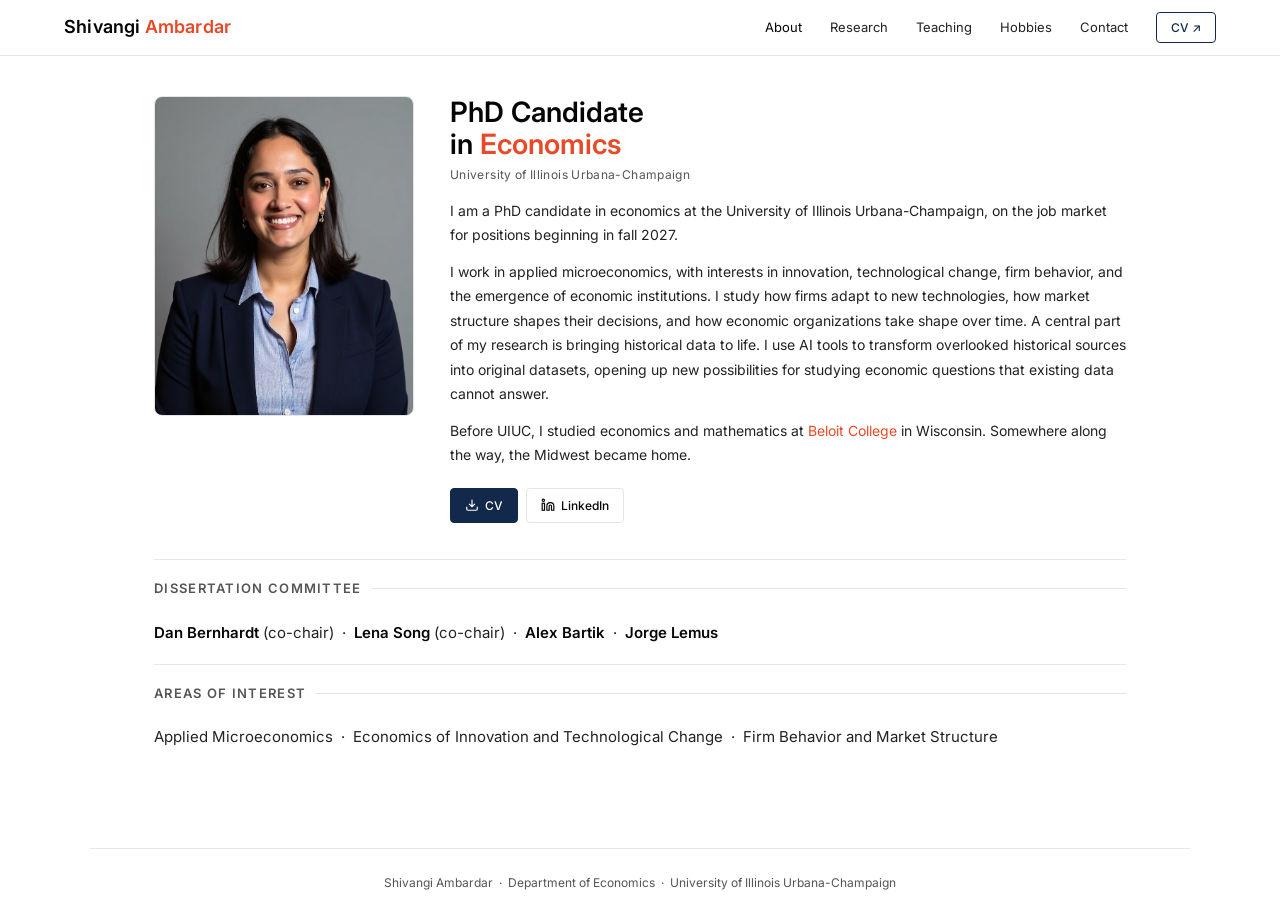
==== index.html @ aee3dba9 "quotes" ====
<!DOCTYPE html>
<html lang="en">
<head>
  <meta charset="UTF-8">
  <meta name="viewport" content="width=device-width, initial-scale=1.0">
  <title>Shivangi Ambardar — Economist</title>
  <meta name="description" content="PhD candidate in Economics at the University of Illinois Urbana-Champaign. Industrial organization and media markets.">
  <link rel="preconnect" href="https://fonts.googleapis.com">
  <link rel="preconnect" href="https://fonts.gstatic.com" crossorigin>
  <link href="https://fonts.googleapis.com/css2?family=Inter:wght@400;500;600&display=swap" rel="stylesheet">
  <link rel="stylesheet" href="style.css?v=3">
  <script async src="https://www.googletagmanager.com/gtag/js?id=G-6WD0JVZKW2"></script>
  <script>
    window.dataLayer = window.dataLayer || [];
    function gtag(){dataLayer.push(arguments);}
    gtag('js', new Date());
    gtag('config', 'G-6WD0JVZKW2');
  </script>
</head>
<body>

  <nav class="nav">
    <span class="nav-name">Shivangi <span>Ambardar</span></span>
    <div class="nav-links">
      <a href="index.html" class="active">About</a>
      <a href="research.html">Research</a>
      <a href="teaching.html">Teaching</a>
      <a href="hobbies.html">Hobbies</a>
      <a href="contact.html">Contact</a>
      <a href="Ambardar_CV.pdf" target="_blank" class="nav-cv">CV ↗</a>
    </div>
  </nav>

  <main class="page">

    <div class="hero">
      <img src="headshot.png" alt="Shivangi Ambardar" class="hero-photo">
      <div class="hero-text">
        <h1>PhD Candidate<br>in <em>Economics</em></h1>
        <p class="hero-role">University of Illinois Urbana-Champaign</p>
        <p class="hero-bio" style="margin-bottom:12px;">
          I am a PhD candidate in economics at the University of Illinois Urbana-Champaign, on the job market for positions beginning in fall 2027.
        </p>
        <p class="hero-bio" style="margin-bottom:12px;">
          I work in applied microeconomics, with interests in innovation, technological change, firm behavior, and the emergence of economic institutions. I study how firms adapt to new technologies, how market structure shapes their decisions, and how economic organizations take shape over time. A central part of my research is bringing historical data to life. I use AI tools to transform overlooked historical sources into original datasets, opening up new possibilities for studying economic questions that existing data cannot answer.
        </p>
        <p class="hero-bio">
          Before UIUC, I studied economics and mathematics at <a href="https://www.beloit.edu/" target="_blank" style="color:var(--orange);">Beloit College</a> in Wisconsin. Somewhere along the way, the Midwest became home.
        </p>
        <div class="hero-links">
          <a href="Ambardar_CV.pdf" target="_blank" class="btn btn-primary">
            <svg viewBox="0 0 24 24" fill="none" stroke="currentColor" stroke-width="2"><path d="M21 15v4a2 2 0 01-2 2H5a2 2 0 01-2-2v-4M7 10l5 5 5-5M12 15V3"/></svg>
            CV
          </a>
          <a href="https://www.linkedin.com/in/shivangi-ambardar" target="_blank" class="btn">
            <svg viewBox="0 0 24 24" fill="none" stroke="currentColor" stroke-width="2"><path d="M16 8a6 6 0 016 6v7h-4v-7a2 2 0 00-2-2 2 2 0 00-2 2v7h-4v-7a6 6 0 016-6z"/><rect x="2" y="9" width="4" height="12"/><circle cx="4" cy="4" r="2"/></svg>
            LinkedIn
          </a>
        </div>
      </div>
    </div>

    <div class="section" style="padding:18px 0;">
      <div class="section-label">Dissertation Committee</div>
      <p style="font-size:15px; color:var(--text-secondary); line-height:1.8;">
        <a href="https://economics.illinois.edu/profile/danber" target="_blank" style="color:var(--text); font-weight:600;">Dan Bernhardt</a> (co-chair) &nbsp;·&nbsp;
        <a href="https://www.songlena.com/" target="_blank" style="color:var(--text); font-weight:600;">Lena Song</a> (co-chair) &nbsp;·&nbsp;
        <a href="https://www.alexbartik.com/" target="_blank" style="color:var(--text); font-weight:600;">Alex Bartik</a> &nbsp;·&nbsp;
        <a href="https://sites.google.com/site/jorgelemuswebsite/" target="_blank" style="color:var(--text); font-weight:600;">Jorge Lemus</a>
      </p>
    </div>

    <div class="section" style="padding:18px 0;">
      <div class="section-label">Areas of Interest</div>
      <p style="font-size:15px; color:var(--text-secondary); line-height:1.8;">
        Applied Microeconomics &nbsp;·&nbsp; Economics of Innovation and Technological Change &nbsp;·&nbsp; Firm Behavior and Market Structure
      </p>
    </div>

  </main>

  <footer class="footer">
    <p>Shivangi Ambardar &nbsp;·&nbsp; Department of Economics &nbsp;·&nbsp; University of Illinois Urbana-Champaign</p>
  </footer>

</body>
</html>
---- style.css ----
/* ============================================
   shivangiambardar.com — main stylesheet
   ============================================ */

*, *::before, *::after {
  box-sizing: border-box;
  margin: 0;
  padding: 0;
}

:root {
  --navy: #13294B;
  --navy-dark: #0C447C;
  --orange: #E84A27;
  --orange-light: #FAEEDA;
  --orange-text: #633806;
  --navy-light: #E6F1FB;
  --navy-text: #0C447C;
  --text: #050505;
  --text-secondary: #222;
  --text-muted: #555;
  --border: rgba(0,0,0,0.1);
  --bg: #fff;
  --bg-secondary: #f7f7f5;
}

html {
  font-size: 17px;
  scroll-behavior: smooth;
}

body {
  font-family: 'Inter', -apple-system, BlinkMacSystemFont, 'Segoe UI', sans-serif;
  color: var(--text);
  background: var(--bg);
  line-height: 1.6;
  min-height: 100vh;
}

a {
  color: inherit;
  text-decoration: none;
}

img {
  max-width: 100%;
  display: block;
}

/* ---- NAV ---- */
.nav {
  background: var(--bg);
  border-bottom: 0.5px solid var(--border);
  padding: 0 64px;
  display: flex;
  align-items: center;
  justify-content: space-between;
  height: 56px;
  position: sticky;
  top: 0;
  z-index: 100;
}

.nav-name {
  font-size: 18px;
  font-weight: 600;
  letter-spacing: 0.01em;
  color: var(--text);
}

.nav-name span {
  color: var(--orange);
}

.nav-links {
  display: flex;
  gap: 28px;
  align-items: center;
}

.nav-links a {
  font-size: 13px;
  color: var(--text-secondary);
  transition: color 0.15s;
}

.nav-links a:hover,
.nav-links a.active {
  color: var(--text);
}

.nav-links .nav-cv {
  font-size: 12px;
  padding: 5px 14px;
  border: 0.5px solid var(--navy);
  border-radius: 4px;
  color: var(--navy);
  font-weight: 500;
  transition: background 0.15s, color 0.15s;
}

.nav-links .nav-cv:hover {
  background: var(--navy);
  color: #fff;
}

/* ---- PAGE WRAPPER ---- */
.page {
  max-width: 1100px;
  margin: 0 auto;
  padding: 0 64px 80px;
}

/* ---- SECTION ---- */
.section {
  padding: 36px 0;
  border-bottom: 0.5px solid var(--border);
}

.section:last-child {
  border-bottom: none;
}

.section-label {
  font-size: 13px;
  font-weight: 600;
  letter-spacing: 0.1em;
  text-transform: uppercase;
  color: var(--text-muted);
  margin-bottom: 20px;
  display: flex;
  align-items: center;
  gap: 10px;
}

.section-label::after {
  content: '';
  flex: 1;
  height: 0.5px;
  background: var(--border);
  display: block;
}

/* ---- HERO ---- */
.hero {
  display: flex;
  gap: 36px;
  align-items: stretch;
  padding: 40px 0 36px;
  border-bottom: 0.5px solid var(--border);
}

.hero-photo {
  width: 260px;
  height: 100%;
  min-height: 320px;
  border-radius: 8px;
  object-fit: cover;
  object-position: center 10%;
  flex-shrink: 0;
  border: 0.5px solid var(--border);
  align-self: stretch;
  display: block;
}

.hero-photo-placeholder {
  width: 260px;
  border-radius: 8px;
  background: var(--navy);
  flex-shrink: 0;
  display: flex;
  align-items: center;
  justify-content: center;
  color: #fff;
  font-size: 24px;
  font-weight: 600;
  letter-spacing: 0.02em;
  align-self: stretch;
}

.hero-text h1 {
  font-size: 28px;
  font-weight: 600;
  color: var(--text);
  line-height: 1.15;
  margin-bottom: 5px;
}

.hero-text h1 em {
  font-style: normal;
  color: var(--orange);
}

.hero-role {
  font-size: 12px;
  color: var(--text-muted);
  letter-spacing: 0.03em;
  margin-bottom: 14px;
}

.hero-bio {
  font-size: 14px;
  color: var(--text-secondary);
  line-height: 1.75;
  margin-bottom: 20px;
}

.hero-links {
  display: flex;
  gap: 8px;
  flex-wrap: wrap;
}

.btn {
  display: inline-flex;
  align-items: center;
  gap: 6px;
  font-size: 12px;
  padding: 7px 14px;
  border-radius: 4px;
  border: 0.5px solid var(--border);
  color: var(--text);
  transition: background 0.15s, border-color 0.15s;
  font-weight: 500;
}

.btn:hover {
  background: var(--bg-secondary);
}

.btn-primary {
  background: var(--navy);
  color: #fff;
  border-color: var(--navy);
}

.btn-primary:hover {
  background: var(--navy-dark);
  border-color: var(--navy-dark);
}

.btn svg, .btn img {
  width: 14px;
  height: 14px;
}

/* ---- PAPERS ---- */
.paper {
  padding: 16px 0;
  border-bottom: 0.5px solid var(--border);
}

.paper:first-child {
  padding-top: 0;
}

.paper:last-child {
  border-bottom: none;
  padding-bottom: 0;
}

.paper-tag {
  display: inline-block;
  font-size: 10px;
  padding: 2px 8px;
  border-radius: 3px;
  background: var(--orange-light);
  color: var(--orange-text);
  font-weight: 600;
  letter-spacing: 0.03em;
  margin-bottom: 6px;
}

.paper h3 {
  font-size: 14px;
  font-weight: 600;
  color: var(--text);
  line-height: 1.4;
  margin-bottom: 5px;
}

.paper p {
  font-size: 13px;
  color: var(--text-secondary);
  line-height: 1.6;
  margin-bottom: 8px;
  max-width: 780px;
}

.paper-links {
  display: flex;
  gap: 12px;
}

.paper-link {
  font-size: 12px;
  color: var(--orange);
  font-weight: 500;
  display: flex;
  align-items: center;
  gap: 4px;
  transition: opacity 0.15s;
}

.paper-link:hover {
  opacity: 0.7;
}

/* ---- TEACHING ---- */
.teaching-phi {
  border-left: 3px solid var(--orange);
  padding: 10px 16px;
  background: var(--bg-secondary);
  margin-bottom: 24px;
  font-size: 14px;
  color: var(--text-secondary);
  line-height: 1.7;
  font-style: italic;
}

.course-grid {
  display: grid;
  grid-template-columns: 1fr 1fr;
  gap: 12px;
}

.course-card {
  border: 0.5px solid var(--border);
  border-radius: 6px;
  padding: 16px;
  border-top: 2px solid var(--navy);
}

.course-term {
  font-size: 10px;
  color: var(--orange);
  font-weight: 600;
  letter-spacing: 0.04em;
  margin-bottom: 5px;
  text-transform: uppercase;
}

.course-card h3 {
  font-size: 14px;
  font-weight: 600;
  color: var(--text);
  margin-bottom: 4px;
  line-height: 1.4;
}

.course-card p {
  font-size: 13px;
  color: var(--text-secondary);
  line-height: 1.6;
}

/* ---- STUDENT QUOTES ---- */
.quote-block {
  margin: 8px 0 28px;
}

.quote-heading {
  font-size: 13px;
  font-weight: 600;
  color: var(--text);
  margin-bottom: 12px;
}

.quote-heading span {
  font-weight: 400;
  color: var(--text-muted);
}

.quote-grid {
  display: grid;
  grid-template-columns: 1fr 1fr;
  gap: 12px;
}

.quote-card {
  border: 0.5px solid var(--border);
  border-left: 3px solid var(--orange);
  border-radius: 6px;
  background: var(--bg-secondary);
  padding: 16px;
  display: flex;
  flex-direction: column;
  justify-content: space-between;
  gap: 10px;
}

.quote-card p {
  font-size: 13.5px;
  color: var(--text-secondary);
  line-height: 1.7;
}

.quote-source {
  font-size: 10px;
  font-weight: 600;
  letter-spacing: 0.04em;
  text-transform: uppercase;
  color: var(--orange);
}

/* ---- AWARD BADGE ---- */
.award-badge {
  display: flex;
  align-items: flex-start;
  gap: 14px;
  padding: 14px 18px;
  background: var(--orange-light);
  border-left: 3px solid var(--orange);
  border-radius: 4px;
  margin-bottom: 20px;
}

.award-icon {
  font-size: 18px;
  color: var(--orange);
  flex-shrink: 0;
  line-height: 1.3;
}

.award-title {
  font-size: 13px;
  font-weight: 600;
  color: var(--orange-text);
  margin-bottom: 3px;
}

.award-meta {
  font-size: 11px;
  color: var(--text-muted);
  line-height: 1.6;
}

/* ---- BELOIT COURSE LIST ---- */
.beloit-intro {
  font-size: 13px;
  color: var(--text-secondary);
  margin-bottom: 14px;
}

.beloit-list {
  display: flex;
  flex-direction: column;
  gap: 8px;
}

.beloit-course {
  display: flex;
  justify-content: space-between;
  align-items: baseline;
  gap: 16px;
  padding: 10px 14px;
  border: 0.5px solid var(--border);
  border-radius: 4px;
}

.beloit-course-name {
  font-size: 13px;
  font-weight: 500;
  color: var(--text);
}

.beloit-course-terms {
  font-size: 12px;
  color: var(--text-secondary);
  text-align: right;
  flex-shrink: 0;
  letter-spacing: 0.01em;
}

/* ---- CONTACT ---- */
.contact-grid {
  display: grid;
  grid-template-columns: 1fr 1fr;
  gap: 12px;
}

.contact-card {
  border: 0.5px solid var(--border);
  border-radius: 6px;
  padding: 14px 16px;
  display: flex;
  align-items: center;
  gap: 12px;
  transition: background 0.15s;
}

.contact-card:hover {
  background: var(--bg-secondary);
}

.contact-icon {
  width: 34px;
  height: 34px;
  border-radius: 6px;
  background: var(--bg-secondary);
  display: flex;
  align-items: center;
  justify-content: center;
  flex-shrink: 0;
  color: var(--orange);
  font-size: 16px;
}

.contact-card h3 {
  font-size: 12px;
  font-weight: 600;
  color: var(--text);
  margin-bottom: 2px;
}

.contact-card p {
  font-size: 11px;
  color: var(--text-secondary);
}

/* ---- HOBBIES ---- */
.glider-banner {
  background: var(--navy);
  border-radius: 8px;
  padding: 28px;
  margin-bottom: 0;
}

.glider-banner-top {
  display: flex;
  gap: 16px;
  align-items: flex-start;
  margin-bottom: 16px;
}

.glider-icon {
  width: 48px;
  height: 48px;
  border-radius: 8px;
  background: rgba(232,74,39,0.2);
  display: flex;
  align-items: center;
  justify-content: center;
  flex-shrink: 0;
  font-size: 22px;
  color: var(--orange);
}

.glider-banner h2 {
  font-size: 20px;
  font-weight: 600;
  color: #fff;
  margin-bottom: 3px;
}

.glider-banner .glider-sub {
  font-size: 12px;
  color: rgba(255,255,255,0.5);
}

.glider-banner .glider-blurb {
  font-size: 13px;
  color: rgba(255,255,255,0.72);
  line-height: 1.7;
  margin-bottom: 20px;
}

.glider-stats {
  display: grid;
  grid-template-columns: repeat(3,1fr);
  border-top: 0.5px solid rgba(255,255,255,0.12);
  padding-top: 16px;
  gap: 0;
}

.glider-stat {
  padding-right: 16px;
  border-right: 0.5px solid rgba(255,255,255,0.12);
}

.glider-stat:last-child {
  border-right: none;
  padding-right: 0;
  padding-left: 16px;
}

.glider-stat:nth-child(2) {
  padding: 0 16px;
}

.glider-stat-label {
  font-size: 10px;
  color: rgba(255,255,255,0.4);
  text-transform: uppercase;
  letter-spacing: 0.05em;
  margin-bottom: 3px;
}

.glider-stat-value {
  font-size: 13px;
  color: #fff;
  font-weight: 500;
}

.glider-video {
  margin-top: 24px;
  display: flex;
  justify-content: center;
  gap: 8px;
}

.glider-video video {
  width: 100%;
  max-width: 320px;
  border-radius: 8px;
  border: 0.5px solid var(--border);
  display: block;
  background: #000;
}

.glider-body {
  padding: 24px 0 0;
}

.glider-body p {
  font-size: 14px;
  color: var(--text-secondary);
  line-height: 1.75;
  margin-bottom: 14px;
}

.glider-pull {
  border-left: 3px solid var(--navy);
  padding: 10px 16px;
  background: var(--navy-light);
  margin-top: 20px;
}

.glider-pull p {
  font-size: 14px;
  color: var(--navy-text);
  line-height: 1.65;
  font-style: italic;
  margin-bottom: 0;
}

/* ---- FOOTER ---- */
.footer {
  border-top: 0.5px solid var(--border);
  padding: 24px 64px;
  text-align: center;
  font-size: 12px;
  color: var(--text-muted);
  max-width: 1100px;
  margin: 0 auto;
}

/* ---- RESPONSIVE ---- */
@media (max-width: 600px) {
  .nav {
    padding: 10px 20px;
    height: auto;
    flex-direction: column;
    align-items: flex-start;
    gap: 6px;
  }

  .nav-links {
    gap: 6px 10px;
    flex-wrap: wrap;
  }

  .nav-links a {
    font-size: 12px;
  }

  .nav-links .nav-cv {
    padding: 4px 10px;
  }

  .page {
    padding: 0 20px 60px;
  }

  .hero {
    flex-direction: column;
    gap: 20px;
  }

  .hero-photo, .hero-photo-placeholder {
    width: 100%;
    min-height: 200px;
    height: auto;
  }

  .hero-text h1 {
    font-size: 22px;
  }

  .course-grid,
  .quote-grid,
  .contact-grid {
    grid-template-columns: 1fr;
  }

  .beloit-course {
    flex-direction: column;
    align-items: flex-start;
    gap: 4px;
  }

  .beloit-course-terms {
    text-align: left;
  }

  .glider-stats {
    grid-template-columns: 1fr;
    gap: 12px;
  }

  .glider-stat {
    border-right: none;
    padding: 0 !important;
    border-bottom: 0.5px solid rgba(255,255,255,0.12);
    padding-bottom: 12px !important;
  }

  .glider-stat:last-child {
    border-bottom: none;
  }

  .glider-video {
    flex-direction: column;
    align-items: center;
    gap: 12px;
  }
}
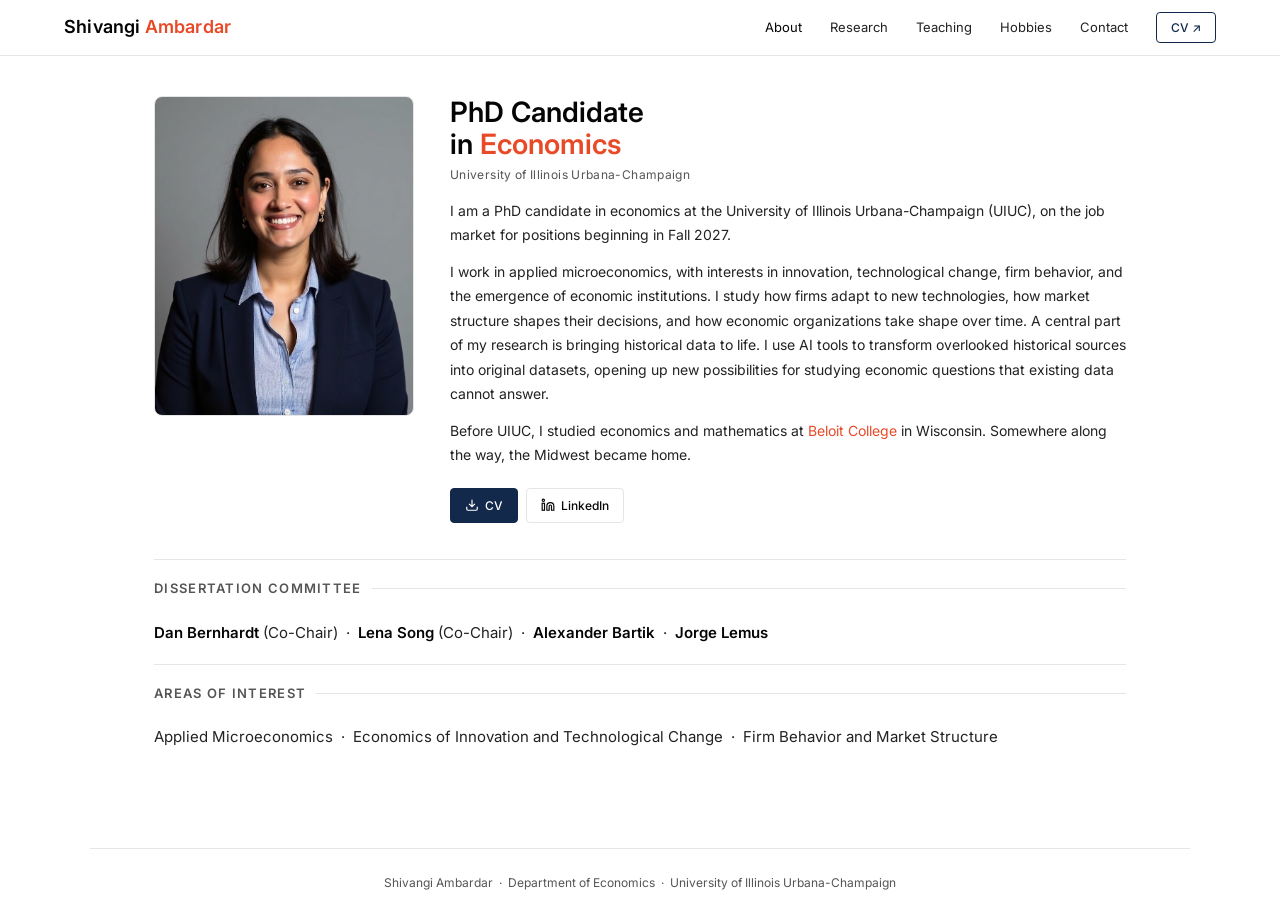
==== commit 5519f7d6: "changes" ====
--- a/index.html
+++ b/index.html
@@ -4,11 +4,11 @@
   <meta charset="UTF-8">
   <meta name="viewport" content="width=device-width, initial-scale=1.0">
   <title>Shivangi Ambardar — Economist</title>
-  <meta name="description" content="PhD candidate in Economics at the University of Illinois Urbana-Champaign. Industrial organization and media markets.">
+  <meta name="description" content="PhD candidate in Economics at the University of Illinois Urbana-Champaign. Applied microeconomics: innovation, technological change, firm behavior, and market structure.">
   <link rel="preconnect" href="https://fonts.googleapis.com">
   <link rel="preconnect" href="https://fonts.gstatic.com" crossorigin>
   <link href="https://fonts.googleapis.com/css2?family=Inter:wght@400;500;600&display=swap" rel="stylesheet">
-  <link rel="stylesheet" href="style.css?v=3">
+  <link rel="stylesheet" href="style.css?v=9">
   <script async src="https://www.googletagmanager.com/gtag/js?id=G-6WD0JVZKW2"></script>
   <script>
     window.dataLayer = window.dataLayer || [];
@@ -39,7 +39,7 @@
         <h1>PhD Candidate<br>in <em>Economics</em></h1>
         <p class="hero-role">University of Illinois Urbana-Champaign</p>
         <p class="hero-bio" style="margin-bottom:12px;">
-          I am a PhD candidate in economics at the University of Illinois Urbana-Champaign, on the job market for positions beginning in fall 2027.
+          I am a PhD candidate in economics at the University of Illinois Urbana-Champaign (UIUC), on the job market for positions beginning in Fall 2027.
         </p>
         <p class="hero-bio" style="margin-bottom:12px;">
           I work in applied microeconomics, with interests in innovation, technological change, firm behavior, and the emergence of economic institutions. I study how firms adapt to new technologies, how market structure shapes their decisions, and how economic organizations take shape over time. A central part of my research is bringing historical data to life. I use AI tools to transform overlooked historical sources into original datasets, opening up new possibilities for studying economic questions that existing data cannot answer.
@@ -63,9 +63,9 @@
     <div class="section" style="padding:18px 0;">
       <div class="section-label">Dissertation Committee</div>
       <p style="font-size:15px; color:var(--text-secondary); line-height:1.8;">
-        <a href="https://economics.illinois.edu/profile/danber" target="_blank" style="color:var(--text); font-weight:600;">Dan Bernhardt</a> (co-chair) &nbsp;·&nbsp;
-        <a href="https://www.songlena.com/" target="_blank" style="color:var(--text); font-weight:600;">Lena Song</a> (co-chair) &nbsp;·&nbsp;
-        <a href="https://www.alexbartik.com/" target="_blank" style="color:var(--text); font-weight:600;">Alex Bartik</a> &nbsp;·&nbsp;
+        <a href="https://economics.illinois.edu/profile/danber" target="_blank" style="color:var(--text); font-weight:600;">Dan Bernhardt</a> (Co-Chair) &nbsp;·&nbsp;
+        <a href="https://www.songlena.com/" target="_blank" style="color:var(--text); font-weight:600;">Lena Song</a> (Co-Chair) &nbsp;·&nbsp;
+        <a href="https://www.alexbartik.com/" target="_blank" style="color:var(--text); font-weight:600;">Alexander Bartik</a> &nbsp;·&nbsp;
         <a href="https://sites.google.com/site/jorgelemuswebsite/" target="_blank" style="color:var(--text); font-weight:600;">Jorge Lemus</a>
       </p>
     </div>
--- a/style.css
+++ b/style.css
@@ -246,7 +246,7 @@
 
 /* ---- PAPERS ---- */
 .paper {
-  padding: 16px 0;
+  padding: 11px 0;
   border-bottom: 0.5px solid var(--border);
 }
 
@@ -268,7 +268,7 @@
   color: var(--orange-text);
   font-weight: 600;
   letter-spacing: 0.03em;
-  margin-bottom: 6px;
+  margin-bottom: 4px;
 }
 
 .paper h3 {
@@ -276,15 +276,19 @@
   font-weight: 600;
   color: var(--text);
   line-height: 1.4;
-  margin-bottom: 5px;
+  margin-bottom: 3px;
 }
 
 .paper p {
   font-size: 13px;
   color: var(--text-secondary);
   line-height: 1.6;
-  margin-bottom: 8px;
+  margin-bottom: 6px;
   max-width: 780px;
+}
+
+.paper > p:last-child {
+  margin-bottom: 0;
 }
 
 .paper-links {
@@ -304,6 +308,57 @@
 
 .paper-link:hover {
   opacity: 0.7;
+}
+
+/* ---- ABSTRACT DROPDOWN ---- */
+.abstract {
+  margin-bottom: 4px;
+}
+
+.abstract:last-child {
+  margin-bottom: 0;
+}
+
+.abstract summary {
+  display: inline-flex;
+  align-items: center;
+  gap: 6px;
+  font-size: 12px;
+  font-weight: 600;
+  color: var(--navy);
+  cursor: pointer;
+  list-style: none;
+  padding: 1px 0;
+}
+
+.abstract summary::-webkit-details-marker {
+  display: none;
+}
+
+.abstract summary::before {
+  content: '▸';
+  font-size: 14px;
+  line-height: 1;
+  color: var(--orange);
+  transition: transform 0.15s;
+}
+
+.abstract[open] summary::before {
+  transform: rotate(90deg);
+}
+
+.abstract summary:hover {
+  color: var(--orange);
+}
+
+.abstract summary:focus-visible {
+  outline: 2px solid var(--orange);
+  outline-offset: 2px;
+  border-radius: 2px;
+}
+
+.abstract p {
+  margin: 6px 0 0;
 }
 
 /* ---- TEACHING ---- */
@@ -359,16 +414,10 @@
   margin: 8px 0 28px;
 }
 
-.quote-heading {
-  font-size: 13px;
-  font-weight: 600;
-  color: var(--text);
-  margin-bottom: 12px;
-}
-
-.quote-heading span {
-  font-weight: 400;
+.quote-subtitle {
+  font-size: 12px;
   color: var(--text-muted);
+  margin-bottom: 14px;
 }
 
 .quote-grid {
@@ -433,6 +482,25 @@
   font-size: 11px;
   color: var(--text-muted);
   line-height: 1.6;
+}
+
+.award-link {
+  align-items: center;
+  margin-bottom: 0;
+  transition: background 0.15s;
+}
+
+.award-link:hover {
+  background: #f6e3c8;
+}
+
+.award-cta {
+  margin-left: auto;
+  flex-shrink: 0;
+  font-size: 12px;
+  font-weight: 600;
+  color: var(--orange);
+  white-space: nowrap;
 }
 
 /* ---- BELOIT COURSE LIST ---- */
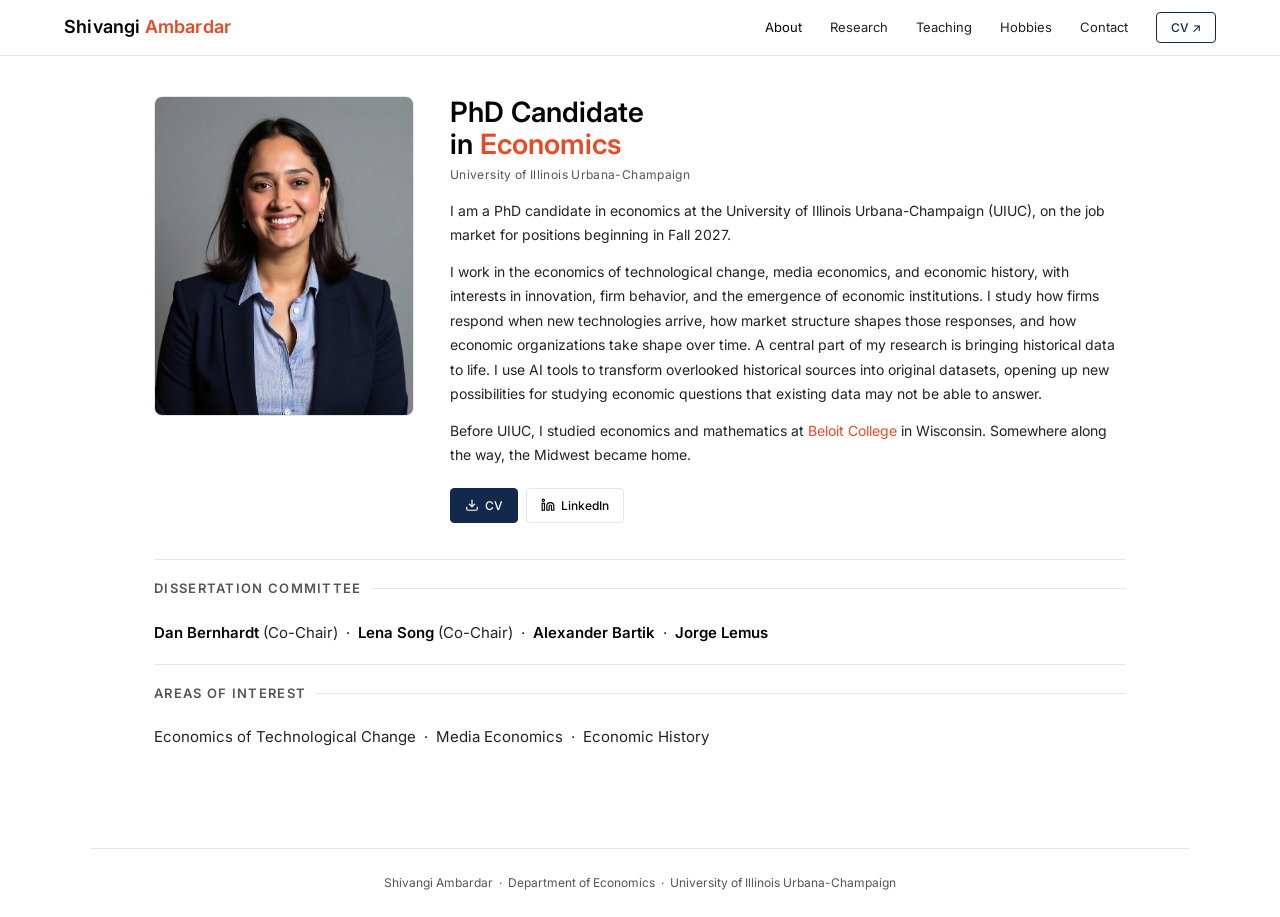
==== commit 5cd986db: "updates" ====
--- a/index.html
+++ b/index.html
@@ -4,7 +4,7 @@
   <meta charset="UTF-8">
   <meta name="viewport" content="width=device-width, initial-scale=1.0">
   <title>Shivangi Ambardar — Economist</title>
-  <meta name="description" content="PhD candidate in Economics at the University of Illinois Urbana-Champaign. Applied microeconomics: innovation, technological change, firm behavior, and market structure.">
+  <meta name="description" content="PhD candidate in Economics at the University of Illinois Urbana-Champaign. Research fields: economics of technological change, media economics, and economic history.">
   <link rel="preconnect" href="https://fonts.googleapis.com">
   <link rel="preconnect" href="https://fonts.gstatic.com" crossorigin>
   <link href="https://fonts.googleapis.com/css2?family=Inter:wght@400;500;600&display=swap" rel="stylesheet">
@@ -42,7 +42,7 @@
           I am a PhD candidate in economics at the University of Illinois Urbana-Champaign (UIUC), on the job market for positions beginning in Fall 2027.
         </p>
         <p class="hero-bio" style="margin-bottom:12px;">
-          I work in applied microeconomics, with interests in innovation, technological change, firm behavior, and the emergence of economic institutions. I study how firms adapt to new technologies, how market structure shapes their decisions, and how economic organizations take shape over time. A central part of my research is bringing historical data to life. I use AI tools to transform overlooked historical sources into original datasets, opening up new possibilities for studying economic questions that existing data cannot answer.
+          I work in the economics of technological change, media economics, and economic history, with interests in innovation, firm behavior, and the emergence of economic institutions. I study how firms respond when new technologies arrive, how market structure shapes those responses, and how economic organizations take shape over time. A central part of my research is bringing historical data to life. I use AI tools to transform overlooked historical sources into original datasets, opening up new possibilities for studying economic questions that existing data may not be able to answer.
         </p>
         <p class="hero-bio">
           Before UIUC, I studied economics and mathematics at <a href="https://www.beloit.edu/" target="_blank" style="color:var(--orange);">Beloit College</a> in Wisconsin. Somewhere along the way, the Midwest became home.
@@ -73,7 +73,7 @@
     <div class="section" style="padding:18px 0;">
       <div class="section-label">Areas of Interest</div>
       <p style="font-size:15px; color:var(--text-secondary); line-height:1.8;">
-        Applied Microeconomics &nbsp;·&nbsp; Economics of Innovation and Technological Change &nbsp;·&nbsp; Firm Behavior and Market Structure
+        Economics of Technological Change &nbsp;·&nbsp; Media Economics &nbsp;·&nbsp; Economic History
       </p>
     </div>
 
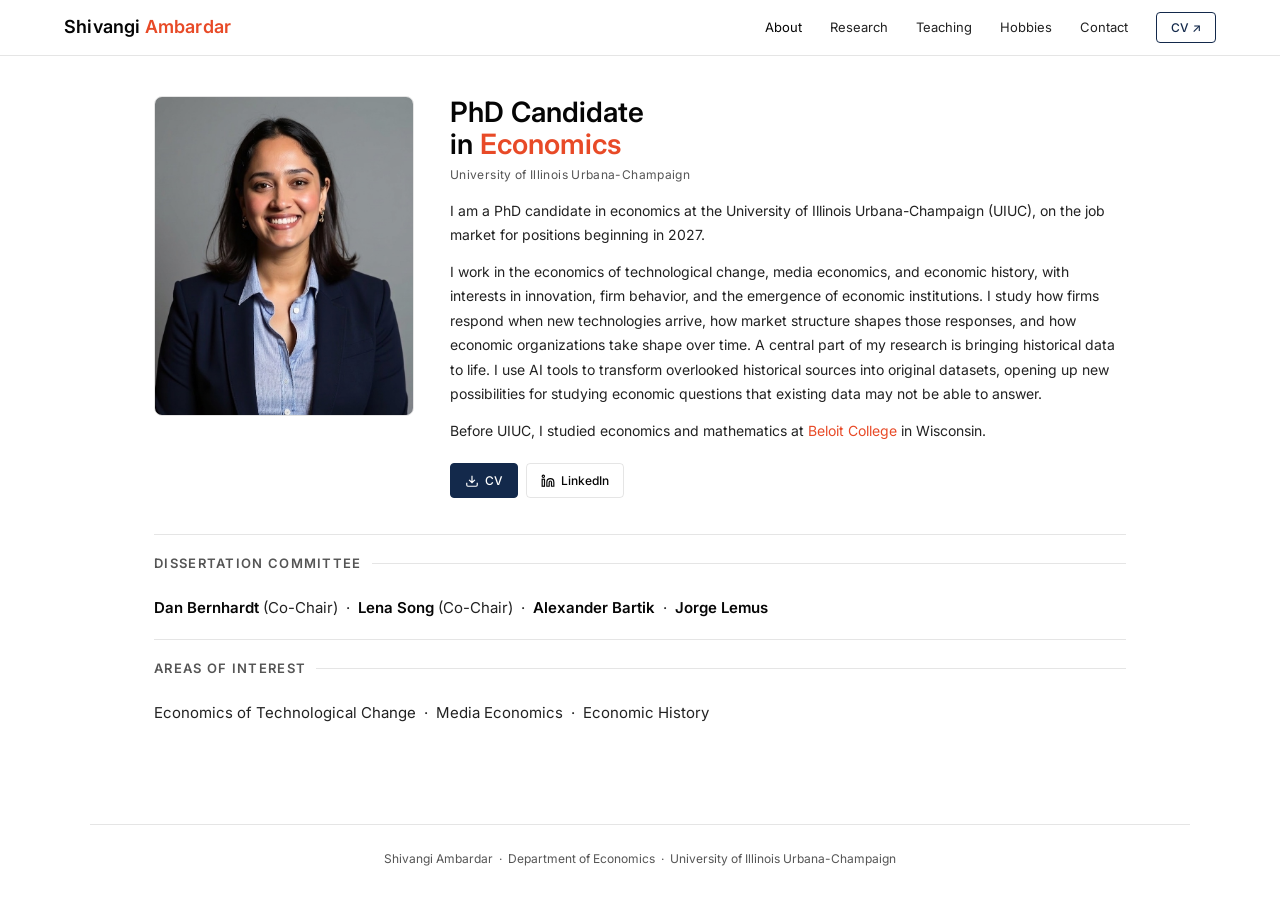
==== commit 934e6319: "update" ====
--- a/index.html
+++ b/index.html
@@ -39,13 +39,13 @@
         <h1>PhD Candidate<br>in <em>Economics</em></h1>
         <p class="hero-role">University of Illinois Urbana-Champaign</p>
         <p class="hero-bio" style="margin-bottom:12px;">
-          I am a PhD candidate in economics at the University of Illinois Urbana-Champaign (UIUC), on the job market for positions beginning in Fall 2027.
+          I am a PhD candidate in economics at the University of Illinois Urbana-Champaign (UIUC), on the job market for positions beginning in 2027.
         </p>
         <p class="hero-bio" style="margin-bottom:12px;">
           I work in the economics of technological change, media economics, and economic history, with interests in innovation, firm behavior, and the emergence of economic institutions. I study how firms respond when new technologies arrive, how market structure shapes those responses, and how economic organizations take shape over time. A central part of my research is bringing historical data to life. I use AI tools to transform overlooked historical sources into original datasets, opening up new possibilities for studying economic questions that existing data may not be able to answer.
         </p>
         <p class="hero-bio">
-          Before UIUC, I studied economics and mathematics at <a href="https://www.beloit.edu/" target="_blank" style="color:var(--orange);">Beloit College</a> in Wisconsin. Somewhere along the way, the Midwest became home.
+          Before UIUC, I studied economics and mathematics at <a href="https://www.beloit.edu/" target="_blank" style="color:var(--orange);">Beloit College</a> in Wisconsin.
         </p>
         <div class="hero-links">
           <a href="Ambardar_CV.pdf" target="_blank" class="btn btn-primary">
